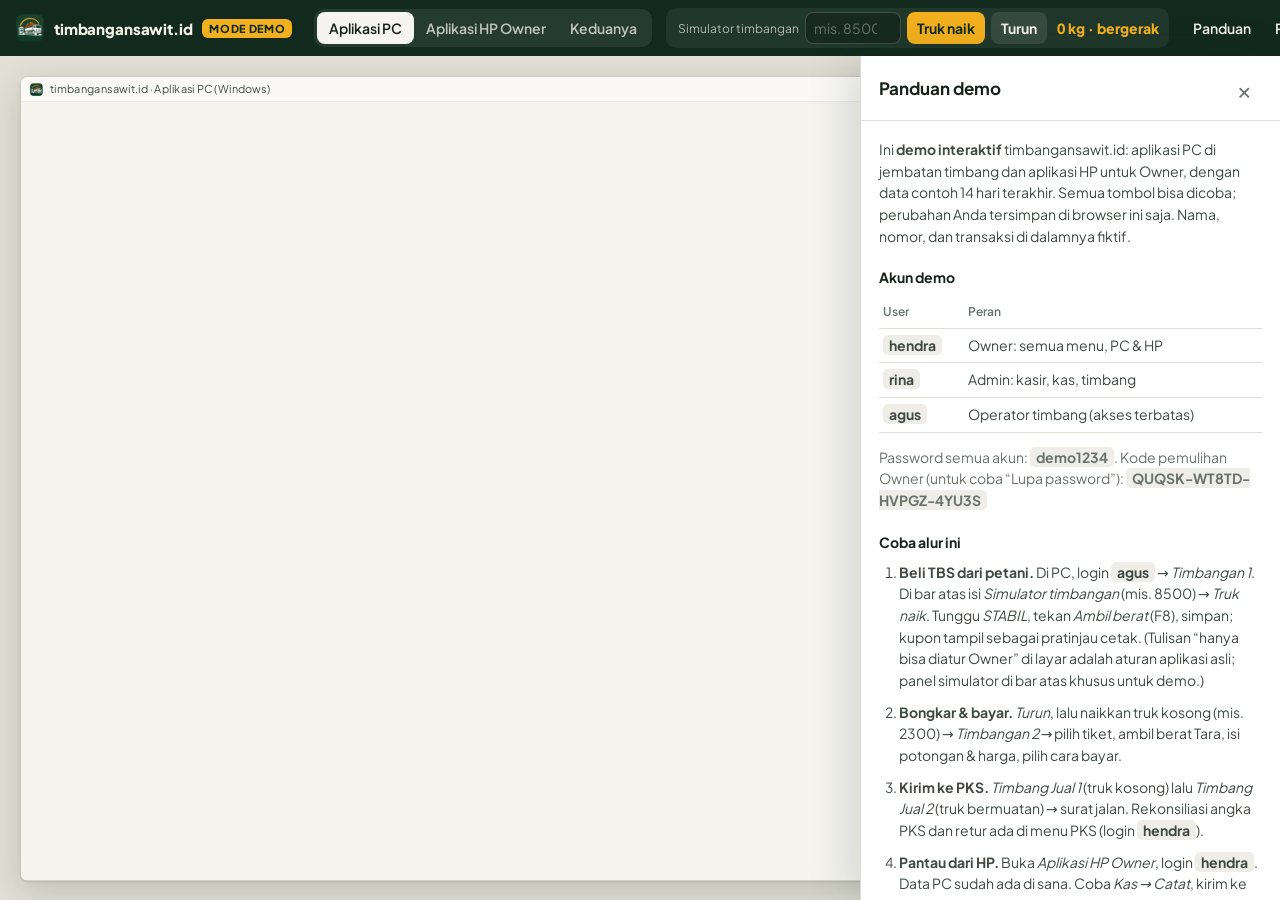
==== index.html @ afcfa5c9 "Demo timbangansawit.id 2026-10-27" ====
<!doctype html>
<html lang="id">
  <head>
    <meta charset="UTF-8" />
    <meta name="viewport" content="width=device-width, initial-scale=1, viewport-fit=cover" />
    <meta name="robots" content="noindex, nofollow" />
    <meta name="theme-color" content="#173f2d" />
    <meta name="description" content="Demo interaktif timbangansawit.id: aplikasi PC timbangan & aplikasi HP Owner, berjalan di browser dengan data contoh." />
    <link rel="icon" href="./favicon.ico" />
    <title>Demo timbangansawit.id</title>
    <script type="module" crossorigin src="./assets/index-DZPPAJcM.js"></script>
    <link rel="stylesheet" crossorigin href="./assets/index-BEqlwS1-.css">
  </head>
  <body>
    <header class="bar">
      <div class="brand">
        <img src="./logo-mark.png" alt="" width="28" height="28" />
        <span class="brand-name">timbangansawit.id</span>
        <span class="badge" title="Bukan sistem produksi. Data contoh, tersimpan hanya di browser ini."><span class="long">MODE </span>DEMO</span>
      </div>

      <div class="seg" role="tablist" aria-label="Tampilan">
        <button role="tab" data-view="pc"><span class="long">Aplikasi </span>PC</button>
        <button role="tab" data-view="hp"><span class="long">Aplikasi </span>HP Owner</button>
        <button role="tab" data-view="both" class="wide-only">Keduanya</button>
      </div>

      <form class="sim" id="sim" autocomplete="off" title="Pengganti indikator timbangan selama demo">
        <span class="sim-label">Simulator timbangan</span>
        <input id="simKg" type="number" inputmode="numeric" min="0" max="80000" step="10" placeholder="mis. 8500" aria-label="Berat truk (kg)" />
        <button type="submit" class="sim-btn">Truk naik</button>
        <button type="button" class="sim-btn ghost" id="simOff">Turun</button>
        <output id="simOut" class="sim-out" aria-live="polite">– kg</output>
      </form>

      <div class="actions">
        <button type="button" id="guideBtn" class="btn-ghost">Panduan</button>
        <button type="button" id="resetBtn" class="btn-ghost">Reset data</button>
      </div>
    </header>

    <main id="stage" class="stage">
      <div class="device pc" id="pcDev" hidden>
        <div class="titlebar">
          <img src="./logo-mark.png" alt="" width="14" height="14" />
          <span>timbangansawit.id · Aplikasi PC (Windows)</span>
          <span class="titlebar-ctl" aria-hidden="true"><i></i><i></i><i></i></span>
        </div>
        <iframe id="pcFrame" title="Aplikasi PC timbangansawit.id"></iframe>
      </div>
      <div class="device hp" id="hpDev" hidden>
        <iframe id="hpFrame" title="Aplikasi HP Owner timbangansawit.id"></iframe>
      </div>
      <p class="pc-note" id="pcNote" hidden>
        Aplikasi PC dirancang untuk layar komputer (1366×768). Buka demo ini di laptop/PC agar nyaman dicoba.
      </p>

      <div class="loading" id="loading">
        <img src="./logo-mark.png" alt="" width="56" height="56" />
        <h1>Menyiapkan demo…</h1>
        <p id="loadingMsg">Memuat aplikasi</p>
        <div class="bar-progress"><span></span></div>
        <p class="muted">Sekali saja di browser ini. Data contoh dibuat langsung di perangkat Anda.</p>
      </div>
    </main>

    <aside class="guide" id="guide" aria-label="Panduan demo" hidden>
      <div class="guide-head">
        <h2>Panduan demo</h2>
        <button type="button" class="icon-btn" id="guideClose" aria-label="Tutup panduan">×</button>
      </div>
      <div class="guide-body">
        <p>
          Ini <b>demo interaktif</b> timbangansawit.id: aplikasi PC di jembatan timbang dan aplikasi HP untuk Owner,
          dengan data contoh 14 hari terakhir. Semua tombol bisa dicoba; perubahan Anda tersimpan di browser ini saja.
          Nama, nomor, dan transaksi di dalamnya fiktif.
        </p>

        <h3>Akun demo</h3>
        <table class="accounts">
          <tr><th>User</th><th>Peran</th></tr>
          <tr><td><code>hendra</code></td><td>Owner: semua menu, PC &amp; HP</td></tr>
          <tr><td><code>rina</code></td><td>Admin: kasir, kas, timbang</td></tr>
          <tr><td><code>agus</code></td><td>Operator timbang (akses terbatas)</td></tr>
        </table>
        <p class="muted">Password semua akun: <code>demo1234</code>. Kode pemulihan Owner (untuk coba “Lupa password”): <code id="recoveryCode">–</code></p>

        <h3>Coba alur ini</h3>
        <ol class="steps">
          <li>
            <b>Beli TBS dari petani.</b> Di PC, login <code>agus</code> → <i>Timbangan 1</i>. Di bar atas isi
            <i>Simulator timbangan</i> (mis. 8500) → <i>Truk naik</i>. Tunggu <i>STABIL</i>, tekan <i>Ambil berat</i> (F8),
            simpan; kupon tampil sebagai pratinjau cetak. (Tulisan “hanya bisa diatur Owner” di layar adalah aturan
            aplikasi asli; panel simulator di bar atas khusus untuk demo.)
          </li>
          <li>
            <b>Bongkar &amp; bayar.</b> <i>Turun</i>, lalu naikkan truk kosong (mis. 2300) → <i>Timbangan 2</i> → pilih tiket,
            ambil berat Tara, isi potongan &amp; harga, pilih cara bayar.
          </li>
          <li>
            <b>Kirim ke PKS.</b> <i>Timbang Jual 1</i> (truk kosong) lalu <i>Timbang Jual 2</i> (truk bermuatan) → surat jalan.
            Rekonsiliasi angka PKS dan retur ada di menu PKS (login <code>hendra</code>).
          </li>
          <li>
            <b>Pantau dari HP.</b> Buka <i>Aplikasi HP Owner</i>, login <code>hendra</code>. Data PC sudah ada di sana.
            Coba <i>Kas → Catat</i>, kirim ke PC, lalu lihat catatannya muncul di menu Kas aplikasi PC.
          </li>
        </ol>

        <h3>Batasan demo</h3>
        <ul class="limits">
          <li>Timbangan memakai <b>simulator</b>. Indikator asli di lokasi diuji saat pemasangan.</li>
          <li>Cetak berupa <b>pratinjau di browser</b>. Di lokasi, dokumen keluar di printer continuous form.</li>
          <li>Di sini PC dan “VPS” ada di satu browser, jadi sinkron terasa instan. Aslinya PC tetap bekerja tanpa internet dan mengirim data tiap ±15 detik saat online.</li>
          <li>Data tersimpan di <b>browser ini saja</b>. Orang lain yang membuka link ini melihat data contohnya sendiri.</li>
          <li>Ini bukan sistem produksi. Jangan masukkan data asli.</li>
        </ul>
        <p class="muted" id="seededInfo"></p>
        <button type="button" class="btn" id="guideReset">Reset data demo</button>
      </div>
    </aside>

    <div class="modal" id="printModal" hidden>
      <div class="modal-card print-card" role="dialog" aria-modal="true" aria-labelledby="printTitle">
        <div class="modal-head">
          <div>
            <h2 id="printTitle">Pratinjau cetak</h2>
            <p class="muted">Mode demo: di lokasi, dokumen ini langsung keluar di printer.</p>
          </div>
          <button type="button" class="icon-btn" id="printClose" aria-label="Tutup">×</button>
        </div>
        <div class="paper-wrap" id="paperWrap"><iframe id="paper" title="Dokumen cetak" sandbox="allow-same-origin allow-modals"></iframe></div>
        <div class="modal-actions">
          <button type="button" class="btn" id="printBrowser">Cetak lewat browser</button>
          <button type="button" class="btn primary" id="printDone">Tutup</button>
        </div>
      </div>
    </div>

    <div class="modal" id="confirmModal" hidden>
      <div class="modal-card small" role="alertdialog" aria-modal="true" aria-labelledby="confirmTitle">
        <h2 id="confirmTitle">Reset data demo?</h2>
        <p>Semua perubahan Anda di demo ini dihapus dan data contoh 14 hari dibuat ulang (tanggal mengikuti hari ini).</p>
        <div class="modal-actions">
          <button type="button" class="btn" id="confirmNo">Batal</button>
          <button type="button" class="btn danger" id="confirmYes">Reset data</button>
        </div>
      </div>
    </div>

    <div class="toast" id="toast" role="status" hidden></div>
  </body>
</html>
---- assets/index-BEqlwS1-.css ----
@font-face{font-family:Plus Jakarta Sans;font-style:normal;font-display:swap;font-weight:400;src:url([data-uri]) format("woff2"),url([data-uri]) format("woff");unicode-range:U+0460-052F,U+1C80-1C8A,U+20B4,U+2DE0-2DFF,U+A640-A69F,U+FE2E-FE2F}@font-face{font-family:Plus Jakarta Sans;font-style:normal;font-display:swap;font-weight:400;src:url(./plus-jakarta-sans-vietnamese-400-normal-Cg2kxhWu.woff2) format("woff2"),url(./plus-jakarta-sans-vietnamese-400-normal-B8TCSmUq.woff) format("woff");unicode-range:U+0102-0103,U+0110-0111,U+0128-0129,U+0168-0169,U+01A0-01A1,U+01AF-01B0,U+0300-0301,U+0303-0304,U+0308-0309,U+0323,U+0329,U+1EA0-1EF9,U+20AB}@font-face{font-family:Plus Jakarta Sans;font-style:normal;font-display:swap;font-weight:400;src:url(./plus-jakarta-sans-latin-ext-400-normal-D127hM_v.woff2) format("woff2"),url(./plus-jakarta-sans-latin-ext-400-normal-2ppkqaOR.woff) format("woff");unicode-range:U+0100-02BA,U+02BD-02C5,U+02C7-02CC,U+02CE-02D7,U+02DD-02FF,U+0304,U+0308,U+0329,U+1D00-1DBF,U+1E00-1E9F,U+1EF2-1EFF,U+2020,U+20A0-20AB,U+20AD-20C0,U+2113,U+2C60-2C7F,U+A720-A7FF}@font-face{font-family:Plus Jakarta Sans;font-style:normal;font-display:swap;font-weight:400;src:url(./plus-jakarta-sans-latin-400-normal-Dhut76fR.woff2) format("woff2"),url(./plus-jakarta-sans-latin-400-normal-BDKaGhyp.woff) format("woff");unicode-range:U+0000-00FF,U+0131,U+0152-0153,U+02BB-02BC,U+02C6,U+02DA,U+02DC,U+0304,U+0308,U+0329,U+2000-206F,U+20AC,U+2122,U+2191,U+2193,U+2212,U+2215,U+FEFF,U+FFFD}@font-face{font-family:Plus Jakarta Sans;font-style:normal;font-display:swap;font-weight:600;src:url([data-uri]) format("woff2"),url([data-uri]) format("woff");unicode-range:U+0460-052F,U+1C80-1C8A,U+20B4,U+2DE0-2DFF,U+A640-A69F,U+FE2E-FE2F}@font-face{font-family:Plus Jakarta Sans;font-style:normal;font-display:swap;font-weight:600;src:url(./plus-jakarta-sans-vietnamese-600-normal-Y4VTTRme.woff2) format("woff2"),url(./plus-jakarta-sans-vietnamese-600-normal-5YsyKbU1.woff) format("woff");unicode-range:U+0102-0103,U+0110-0111,U+0128-0129,U+0168-0169,U+01A0-01A1,U+01AF-01B0,U+0300-0301,U+0303-0304,U+0308-0309,U+0323,U+0329,U+1EA0-1EF9,U+20AB}@font-face{font-family:Plus Jakarta Sans;font-style:normal;font-display:swap;font-weight:600;src:url(./plus-jakarta-sans-latin-ext-600-normal-DQgPU_Cg.woff2) format("woff2"),url(./plus-jakarta-sans-latin-ext-600-normal-B0WRRYJ1.woff) format("woff");unicode-range:U+0100-02BA,U+02BD-02C5,U+02C7-02CC,U+02CE-02D7,U+02DD-02FF,U+0304,U+0308,U+0329,U+1D00-1DBF,U+1E00-1E9F,U+1EF2-1EFF,U+2020,U+20A0-20AB,U+20AD-20C0,U+2113,U+2C60-2C7F,U+A720-A7FF}@font-face{font-family:Plus Jakarta Sans;font-style:normal;font-display:swap;font-weight:600;src:url(./plus-jakarta-sans-latin-600-normal-DLTa1BUW.woff2) format("woff2"),url(./plus-jakarta-sans-latin-600-normal-BR_Ojra4.woff) format("woff");unicode-range:U+0000-00FF,U+0131,U+0152-0153,U+02BB-02BC,U+02C6,U+02DA,U+02DC,U+0304,U+0308,U+0329,U+2000-206F,U+20AC,U+2122,U+2191,U+2193,U+2212,U+2215,U+FEFF,U+FFFD}@font-face{font-family:Plus Jakarta Sans;font-style:normal;font-display:swap;font-weight:700;src:url([data-uri]) format("woff2"),url([data-uri]) format("woff");unicode-range:U+0460-052F,U+1C80-1C8A,U+20B4,U+2DE0-2DFF,U+A640-A69F,U+FE2E-FE2F}@font-face{font-family:Plus Jakarta Sans;font-style:normal;font-display:swap;font-weight:700;src:url(./plus-jakarta-sans-vietnamese-700-normal-CV6qDkkj.woff2) format("woff2"),url(./plus-jakarta-sans-vietnamese-700-normal-BCh_uG_5.woff) format("woff");unicode-range:U+0102-0103,U+0110-0111,U+0128-0129,U+0168-0169,U+01A0-01A1,U+01AF-01B0,U+0300-0301,U+0303-0304,U+0308-0309,U+0323,U+0329,U+1EA0-1EF9,U+20AB}@font-face{font-family:Plus Jakarta Sans;font-style:normal;font-display:swap;font-weight:700;src:url(./plus-jakarta-sans-latin-ext-700-normal-BajbvANd.woff2) format("woff2"),url(./plus-jakarta-sans-latin-ext-700-normal-8-d-IyIQ.woff) format("woff");unicode-range:U+0100-02BA,U+02BD-02C5,U+02C7-02CC,U+02CE-02D7,U+02DD-02FF,U+0304,U+0308,U+0329,U+1D00-1DBF,U+1E00-1E9F,U+1EF2-1EFF,U+2020,U+20A0-20AB,U+20AD-20C0,U+2113,U+2C60-2C7F,U+A720-A7FF}@font-face{font-family:Plus Jakarta Sans;font-style:normal;font-display:swap;font-weight:700;src:url(./plus-jakarta-sans-latin-700-normal-CfpNZvy6.woff2) format("woff2"),url(./plus-jakarta-sans-latin-700-normal-DqEcQeE5.woff) format("woff");unicode-range:U+0000-00FF,U+0131,U+0152-0153,U+02BB-02BC,U+02C6,U+02DA,U+02DC,U+0304,U+0308,U+0329,U+2000-206F,U+20AC,U+2122,U+2191,U+2193,U+2212,U+2215,U+FEFF,U+FFFD}@font-face{font-family:Plus Jakarta Sans;font-style:normal;font-display:swap;font-weight:800;src:url([data-uri]) format("woff2"),url([data-uri]) format("woff");unicode-range:U+0460-052F,U+1C80-1C8A,U+20B4,U+2DE0-2DFF,U+A640-A69F,U+FE2E-FE2F}@font-face{font-family:Plus Jakarta Sans;font-style:normal;font-display:swap;font-weight:800;src:url(./plus-jakarta-sans-vietnamese-800-normal-CxbopLd3.woff2) format("woff2"),url(./plus-jakarta-sans-vietnamese-800-normal-BkoGl_sr.woff) format("woff");unicode-range:U+0102-0103,U+0110-0111,U+0128-0129,U+0168-0169,U+01A0-01A1,U+01AF-01B0,U+0300-0301,U+0303-0304,U+0308-0309,U+0323,U+0329,U+1EA0-1EF9,U+20AB}@font-face{font-family:Plus Jakarta Sans;font-style:normal;font-display:swap;font-weight:800;src:url(./plus-jakarta-sans-latin-ext-800-normal-B6BjB2Ju.woff2) format("woff2"),url(./plus-jakarta-sans-latin-ext-800-normal-BPkb-LBK.woff) format("woff");unicode-range:U+0100-02BA,U+02BD-02C5,U+02C7-02CC,U+02CE-02D7,U+02DD-02FF,U+0304,U+0308,U+0329,U+1D00-1DBF,U+1E00-1E9F,U+1EF2-1EFF,U+2020,U+20A0-20AB,U+20AD-20C0,U+2113,U+2C60-2C7F,U+A720-A7FF}@font-face{font-family:Plus Jakarta Sans;font-style:normal;font-display:swap;font-weight:800;src:url(./plus-jakarta-sans-latin-800-normal-CusIZhrK.woff2) format("woff2"),url(./plus-jakarta-sans-latin-800-normal-BRNHt2w0.woff) format("woff");unicode-range:U+0000-00FF,U+0131,U+0152-0153,U+02BB-02BC,U+02C6,U+02DA,U+02DC,U+0304,U+0308,U+0329,U+2000-206F,U+20AC,U+2122,U+2191,U+2193,U+2212,U+2215,U+FEFF,U+FFFD}:root{--paper: #f5f4ef;--surface: #ffffff;--sunken: #efede7;--rule: #e0ded7;--ink: #16211b;--ink-2: #3f4a43;--ink-3: #69726c;--forest: #173f2d;--forest-deep: #122a1e;--action: #1d4b34;--sun: #f2b01e;--neg: #b42318;--stage: #e3e0d7;--bar-h: 56px;color-scheme:light;font-family:Plus Jakarta Sans,Segoe UI,system-ui,sans-serif;font-size:14px;color:var(--ink)}*{box-sizing:border-box}html,body{margin:0;height:100%;overflow:hidden;background:var(--stage)}[hidden]{display:none!important}button,input{font:inherit}button{cursor:pointer}code{font-family:inherit;font-weight:700;background:var(--sunken);border-radius:5px;padding:1px 6px}.muted{color:var(--ink-3)}.bar{height:var(--bar-h);display:flex;align-items:center;gap:14px;padding:0 16px;background:var(--forest-deep);color:#f5f1e6;position:relative;z-index:5}.brand{display:flex;align-items:center;gap:10px;white-space:nowrap}.brand img{border-radius:6px}.brand-name{font-weight:800;font-size:15px;letter-spacing:-.01em}.badge{background:var(--sun);color:var(--forest-deep);font-weight:800;font-size:11px;letter-spacing:.06em;border-radius:6px;padding:3px 7px}.seg{display:flex;background:#ffffff14;border-radius:10px;padding:3px;margin-left:8px}.seg button{border:0;background:transparent;color:#f5f1e6bf;font-weight:600;padding:7px 12px;border-radius:8px;white-space:nowrap}.seg button:hover{color:#fff}.seg button[aria-selected=true]{background:var(--paper);color:var(--ink)}.sim{display:flex;align-items:center;gap:6px;margin-left:auto;padding:4px 4px 4px 12px;border-radius:10px;background:#ffffff0f}.sim-label{font-size:12px;color:#f5f1e6b3;white-space:nowrap}.sim input{width:96px;height:32px;border-radius:8px;border:1px solid rgba(255,255,255,.18);background:#00000040;color:#fff;padding:0 8px;font-weight:700;text-align:right}.sim input::placeholder{color:#ffffff59;font-weight:500}.sim-btn{height:32px;border:0;border-radius:8px;padding:0 10px;font-weight:700;background:var(--sun);color:var(--forest-deep);white-space:nowrap}.sim-btn.ghost{background:#ffffff1a;color:#f5f1e6}.sim-out{min-width:112px;text-align:right;font-weight:800;font-variant-numeric:tabular-nums;color:#a6f0b4;padding-right:6px;white-space:nowrap}.sim-out.moving{color:var(--sun)}.sim-out.off{color:#f5f1e673}.actions{display:flex;gap:4px}.sim[hidden]+.actions{margin-left:auto}.btn-ghost{border:0;background:transparent;color:#f5f1e6;font-weight:600;padding:8px 10px;border-radius:8px;white-space:nowrap}.btn-ghost:hover{background:#ffffff1a}.stage{position:relative;height:calc(100% - var(--bar-h));overflow:hidden}.device{position:absolute;top:0;left:0;transform-origin:0 0;background:var(--paper);box-shadow:0 1px 2px #122a1e1f,0 12px 40px #122a1e2e}.device iframe{display:block;border:0;background:var(--paper)}.device.pc{border-radius:8px;overflow:hidden;border:1px solid #c9c5ba}.titlebar{height:28px;display:flex;align-items:center;gap:8px;padding:0 10px;font-size:12px;color:var(--ink-2);background:#faf9f6;border-bottom:1px solid var(--rule)}.titlebar-ctl{margin-left:auto;display:flex;gap:16px;padding-right:4px}.titlebar-ctl i{width:10px;height:10px;border:1.5px solid #8b928d;border-radius:2px}.device.hp{border-radius:46px;padding:12px;background:#101814}.device.hp iframe{border-radius:34px}.device.hp.bare{border-radius:0;padding:0;box-shadow:none}.device.hp.bare iframe{border-radius:0}.pc-note{position:absolute;left:16px;right:16px;bottom:16px;margin:0;padding:12px 14px;background:var(--surface);border-radius:10px;color:var(--ink-2);box-shadow:0 6px 20px #122a1e26}.loading{position:absolute;inset:0;display:flex;flex-direction:column;align-items:center;justify-content:center;text-align:center;padding:24px;background:var(--paper);z-index:3}.loading h1{font-size:22px;margin:18px 0 6px}.loading p{margin:4px 0;max-width:420px}.loading .muted{margin-top:18px;font-size:13px}.loading.error h1{color:var(--neg)}.bar-progress{width:220px;height:4px;border-radius:4px;background:var(--sunken);overflow:hidden;margin-top:14px}.bar-progress span{display:block;width:40%;height:100%;background:var(--action);border-radius:4px;animation:slide 1.2s ease-in-out infinite}.loading.error .bar-progress{display:none}@keyframes slide{0%{transform:translate(-100%)}to{transform:translate(260%)}}.guide{position:fixed;top:var(--bar-h);right:0;bottom:0;width:min(420px,100%);background:var(--surface);border-left:1px solid var(--rule);box-shadow:-12px 0 40px #122a1e24;z-index:6;display:flex;flex-direction:column}.guide-head{display:flex;align-items:center;justify-content:space-between;padding:14px 18px;border-bottom:1px solid var(--rule)}.guide-head h2,.modal-head h2,.modal-card h2{margin:0;font-size:17px}.guide-body{overflow:auto;padding:4px 18px 24px;line-height:1.55;color:var(--ink-2)}.guide-body h3{color:var(--ink);font-size:14px;margin:20px 0 8px}.accounts{width:100%;border-collapse:collapse}.accounts th,.accounts td{text-align:left;padding:6px 4px;border-bottom:1px solid var(--rule);vertical-align:top}.accounts th{font-size:12px;color:var(--ink-3);font-weight:600}.steps,.limits{padding-left:20px;margin:0}.steps li,.limits li{margin-bottom:10px}.icon-btn{border:0;background:transparent;font-size:24px;line-height:1;width:36px;height:36px;border-radius:8px;color:var(--ink-3)}.icon-btn:hover{background:var(--sunken)}.modal{position:fixed;inset:0;background:#122a1e73;display:flex;align-items:center;justify-content:center;padding:16px;z-index:10}.modal-card{background:var(--surface);border-radius:14px;padding:18px;max-width:100%;max-height:100%;display:flex;flex-direction:column;box-shadow:0 20px 60px #122a1e4d}.modal-card.small{width:420px}.modal-card p{color:var(--ink-2);line-height:1.5}.print-card{width:980px}.modal-head{display:flex;justify-content:space-between;align-items:flex-start;gap:12px;margin-bottom:12px}.modal-head p{margin:4px 0 0;font-size:13px}.paper-wrap{flex:1;min-height:0;overflow:auto;background:var(--sunken);border-radius:10px;padding:16px;display:flex;justify-content:center}.paper-wrap iframe{border:0;background:#fff;box-shadow:0 2px 10px #122a1e26;flex:none;transform-origin:0 0}.modal-actions{display:flex;justify-content:flex-end;gap:8px;margin-top:14px}.btn{height:38px;padding:0 14px;border-radius:10px;border:1px solid var(--rule);background:var(--surface);color:var(--ink);font-weight:700}.btn:hover{background:var(--sunken)}.btn.primary{background:var(--action);border-color:var(--action);color:#fff}.btn.danger{background:var(--neg);border-color:var(--neg);color:#fff}.toast{position:fixed;left:50%;bottom:20px;transform:translate(-50%);background:var(--forest-deep);color:#f5f1e6;padding:10px 16px;border-radius:10px;z-index:11;max-width:calc(100% - 32px);box-shadow:0 10px 30px #122a1e4d}@media(max-width:1240px){.sim-label{display:none}}@media(max-width:1080px){.brand-name{display:none}}@media(max-width:760px){:root{--bar-h: 52px}.bar{gap:8px;padding:0 10px}.badge{font-size:10px}.long{display:none}.seg{margin-left:0}.seg button{padding:6px 8px;font-size:12.5px}.wide-only,.sim{display:none!important}.actions{margin-left:auto}#resetBtn{display:none}}
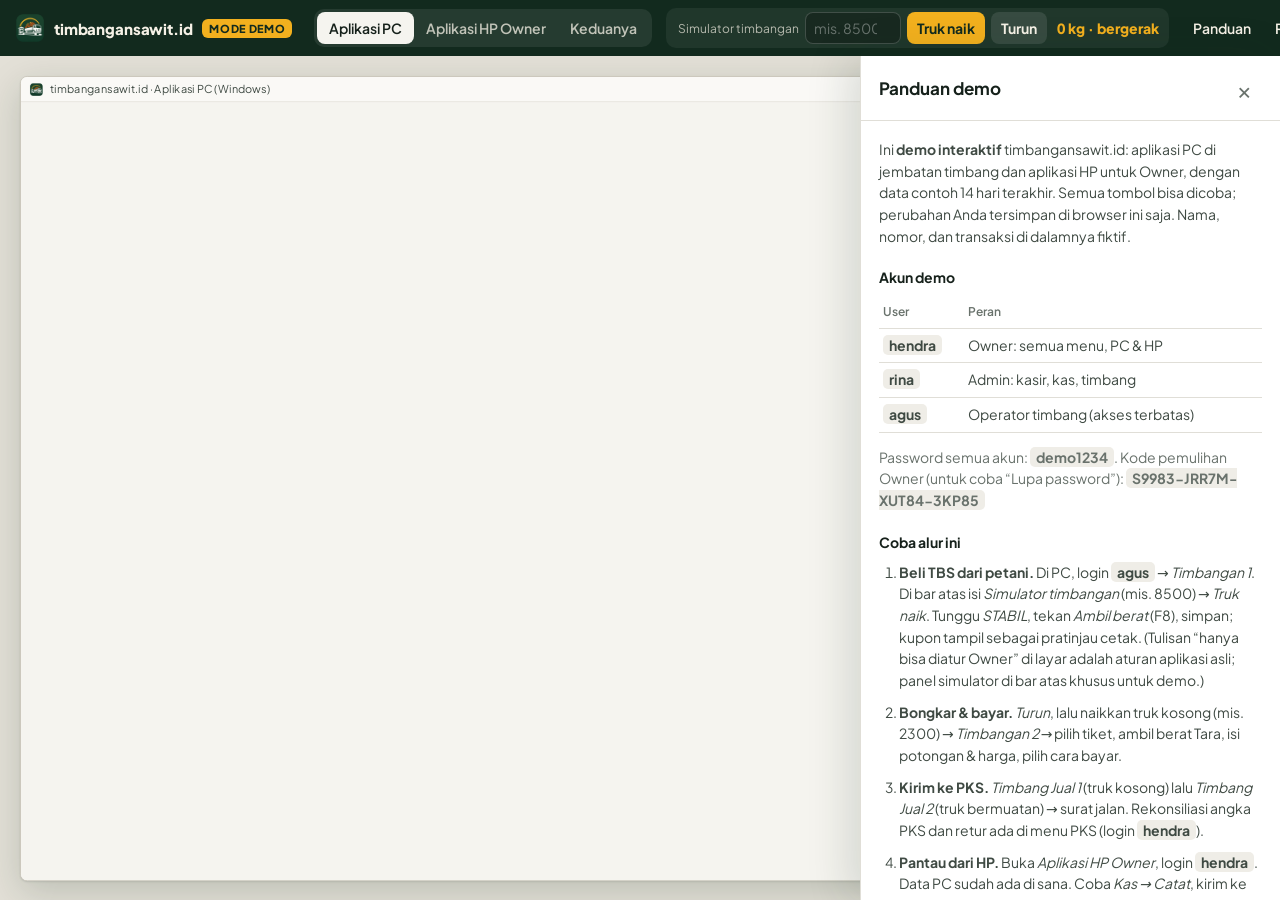
==== commit b86e3559: "Demo: berat persis per 1 kg, isian desimal ditandai" ====
--- a/index.html
+++ b/index.html
@@ -8,7 +8,7 @@
     <meta name="description" content="Demo interaktif timbangansawit.id: aplikasi PC timbangan & aplikasi HP Owner, berjalan di browser dengan data contoh." />
     <link rel="icon" href="./favicon.ico" />
     <title>Demo timbangansawit.id</title>
-    <script type="module" crossorigin src="./assets/index-DZPPAJcM.js"></script>
+    <script type="module" crossorigin src="./assets/index-BWqUbWCc.js"></script>
     <link rel="stylesheet" crossorigin href="./assets/index-BEqlwS1-.css">
   </head>
   <body>
@@ -25,9 +25,9 @@
         <button role="tab" data-view="both" class="wide-only">Keduanya</button>
       </div>
 
-      <form class="sim" id="sim" autocomplete="off" title="Pengganti indikator timbangan selama demo">
+      <form class="sim" id="sim" autocomplete="off" novalidate title="Pengganti indikator timbangan selama demo">
         <span class="sim-label">Simulator timbangan</span>
-        <input id="simKg" type="number" inputmode="numeric" min="0" max="80000" step="10" placeholder="mis. 8500" aria-label="Berat truk (kg)" />
+        <input id="simKg" type="number" inputmode="numeric" min="0" max="80000" step="1" placeholder="mis. 8500" aria-label="Berat truk (kg)" />
         <button type="submit" class="sim-btn">Truk naik</button>
         <button type="button" class="sim-btn ghost" id="simOff">Turun</button>
         <output id="simOut" class="sim-out" aria-live="polite">– kg</output>
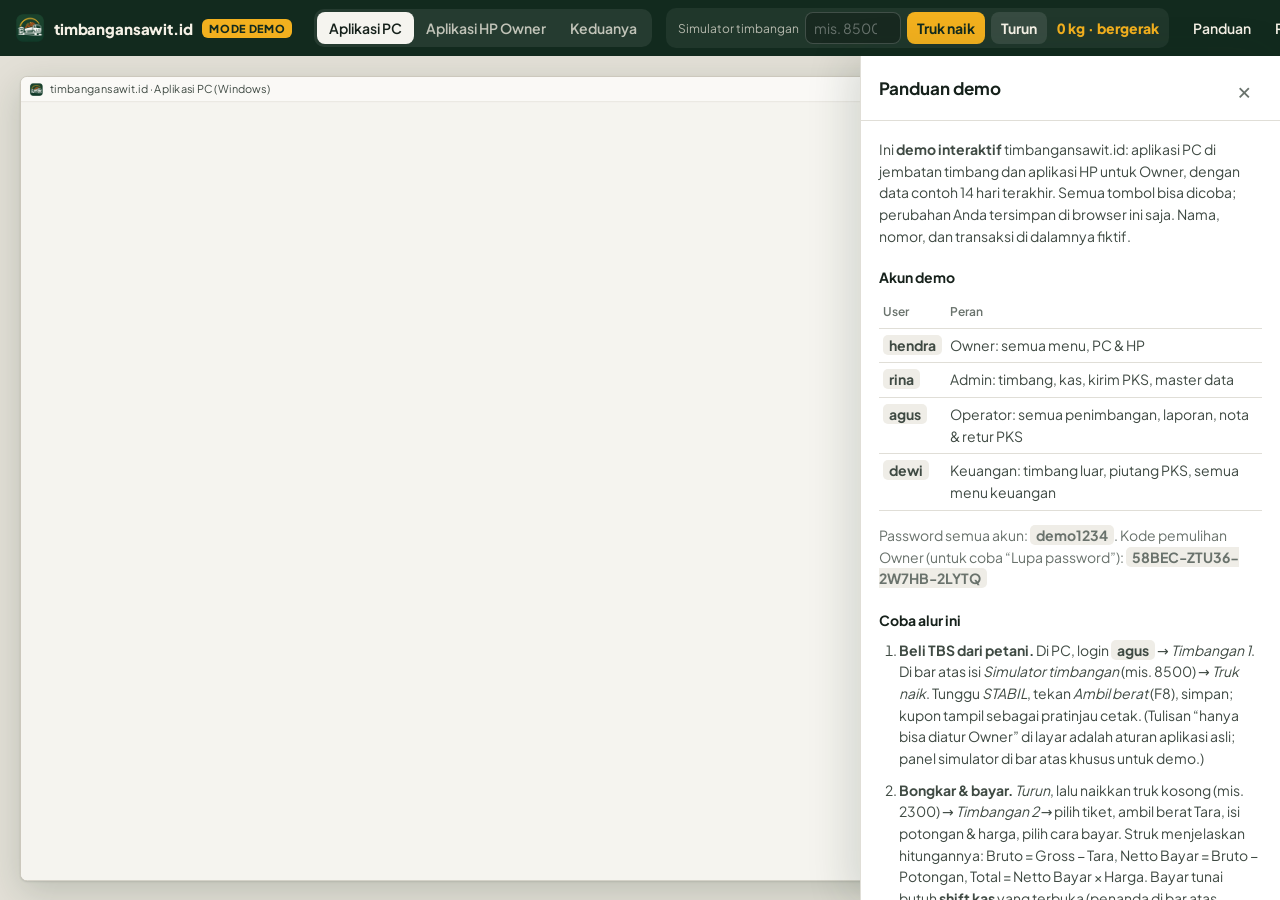
==== commit f2c36511: "Perbarui demo: shift kas & serah terima, koreksi/hapus Owner, struk baru (23b7c6b)" ====
--- a/index.html
+++ b/index.html
@@ -8,7 +8,7 @@
     <meta name="description" content="Demo interaktif timbangansawit.id: aplikasi PC timbangan & aplikasi HP Owner, berjalan di browser dengan data contoh." />
     <link rel="icon" href="./favicon.ico" />
     <title>Demo timbangansawit.id</title>
-    <script type="module" crossorigin src="./assets/index-BWqUbWCc.js"></script>
+    <script type="module" crossorigin src="./assets/index-frQzm2de.js"></script>
     <link rel="stylesheet" crossorigin href="./assets/index-BEqlwS1-.css">
   </head>
   <body>
@@ -80,8 +80,9 @@
         <table class="accounts">
           <tr><th>User</th><th>Peran</th></tr>
           <tr><td><code>hendra</code></td><td>Owner: semua menu, PC &amp; HP</td></tr>
-          <tr><td><code>rina</code></td><td>Admin: kasir, kas, timbang</td></tr>
-          <tr><td><code>agus</code></td><td>Operator timbang (akses terbatas)</td></tr>
+          <tr><td><code>rina</code></td><td>Admin: timbang, kas, kirim PKS, master data</td></tr>
+          <tr><td><code>agus</code></td><td>Operator: semua penimbangan, laporan, nota &amp; retur PKS</td></tr>
+          <tr><td><code>dewi</code></td><td>Keuangan: timbang luar, piutang PKS, semua menu keuangan</td></tr>
         </table>
         <p class="muted">Password semua akun: <code>demo1234</code>. Kode pemulihan Owner (untuk coba “Lupa password”): <code id="recoveryCode">–</code></p>
 
@@ -95,11 +96,23 @@
           </li>
           <li>
             <b>Bongkar &amp; bayar.</b> <i>Turun</i>, lalu naikkan truk kosong (mis. 2300) → <i>Timbangan 2</i> → pilih tiket,
-            ambil berat Tara, isi potongan &amp; harga, pilih cara bayar.
+            ambil berat Tara, isi potongan &amp; harga, pilih cara bayar. Struk menjelaskan hitungannya:
+            Bruto = Gross − Tara, Netto Bayar = Bruto − Potongan, Total = Netto Bayar × Harga.
+            Bayar tunai butuh <b>shift kas</b> yang terbuka (penanda di bar atas aplikasi).
           </li>
           <li>
             <b>Kirim ke PKS.</b> <i>Timbang Jual 1</i> (truk kosong) lalu <i>Timbang Jual 2</i> (truk bermuatan) → surat jalan.
-            Rekonsiliasi angka PKS dan retur ada di menu PKS (login <code>hendra</code>).
+            Saat nota PKS datang: <i>Kirim PKS → Input nota PKS</i> (Bruto &amp; Netto PKS); selisih perjalanan dihitung otomatis.
+          </li>
+          <li>
+            <b>Serah terima kas.</b> Login <code>rina</code> → <i>Pembukuan Kas → Tutup shift</i> (hitung uang di laci).
+            Lalu login <code>dewi</code> → <i>Buka shift</i> dan masukkan uang yang diterima. Bila kurang, Owner
+            memutuskan di HP (<i>Kas</i>) atau PC: jadi hutang admin sebelumnya, atau ditanggung RAMP.
+          </li>
+          <li>
+            <b>Koreksi &amp; hapus (Owner).</b> Login <code>hendra</code> → <i>Transaksi</i> → klik tiket → <i>Koreksi</i>:
+            ubah berat/harga dan lihat dampaknya ke stok &amp; kas sebelum menyimpan. <i>Hapus</i> menyembunyikan tiket dari
+            laporan; jejaknya ada di <i>Audit Log</i>.
           </li>
           <li>
             <b>Pantau dari HP.</b> Buka <i>Aplikasi HP Owner</i>, login <code>hendra</code>. Data PC sudah ada di sana.
@@ -110,7 +123,7 @@
         <h3>Batasan demo</h3>
         <ul class="limits">
           <li>Timbangan memakai <b>simulator</b>. Indikator asli di lokasi diuji saat pemasangan.</li>
-          <li>Cetak berupa <b>pratinjau di browser</b>. Di lokasi, dokumen keluar di printer continuous form.</li>
+          <li>Cetak berupa <b>pratinjau di browser</b>. Di lokasi, dokumen keluar di printer dot-matrix, kertas continuous form 9,5″ × 11″.</li>
           <li>Di sini PC dan “VPS” ada di satu browser, jadi sinkron terasa instan. Aslinya PC tetap bekerja tanpa internet dan mengirim data tiap ±15 detik saat online.</li>
           <li>Data tersimpan di <b>browser ini saja</b>. Orang lain yang membuka link ini melihat data contohnya sendiri.</li>
           <li>Ini bukan sistem produksi. Jangan masukkan data asli.</li>
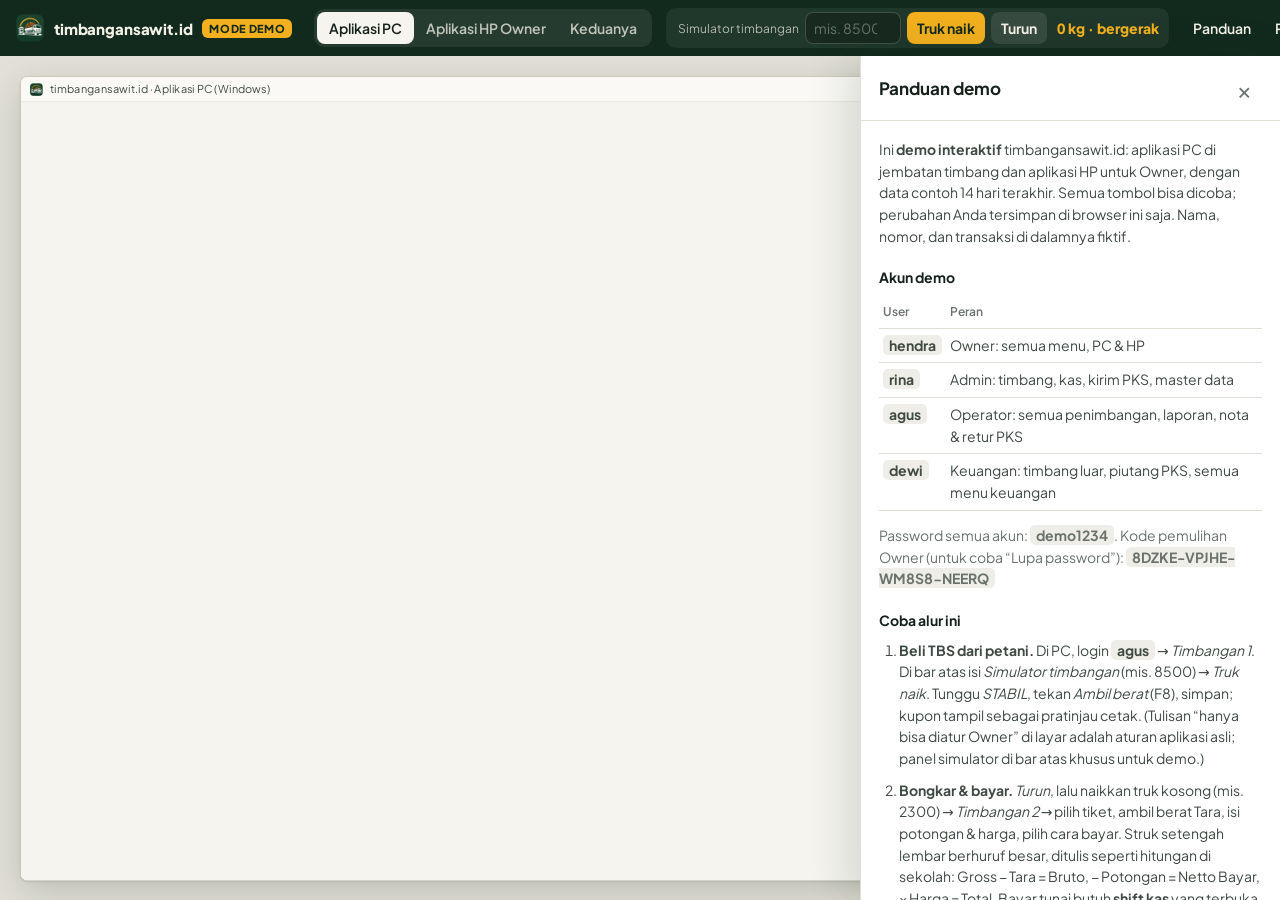
==== commit 6e854e0b: "Struk & kupon setengah lembar berhuruf besar (849d139)" ====
--- a/index.html
+++ b/index.html
@@ -8,7 +8,7 @@
     <meta name="description" content="Demo interaktif timbangansawit.id: aplikasi PC timbangan & aplikasi HP Owner, berjalan di browser dengan data contoh." />
     <link rel="icon" href="./favicon.ico" />
     <title>Demo timbangansawit.id</title>
-    <script type="module" crossorigin src="./assets/index-frQzm2de.js"></script>
+    <script type="module" crossorigin src="./assets/index-C4xjdt_W.js"></script>
     <link rel="stylesheet" crossorigin href="./assets/index-BEqlwS1-.css">
   </head>
   <body>
@@ -96,8 +96,8 @@
           </li>
           <li>
             <b>Bongkar &amp; bayar.</b> <i>Turun</i>, lalu naikkan truk kosong (mis. 2300) → <i>Timbangan 2</i> → pilih tiket,
-            ambil berat Tara, isi potongan &amp; harga, pilih cara bayar. Struk menjelaskan hitungannya:
-            Bruto = Gross − Tara, Netto Bayar = Bruto − Potongan, Total = Netto Bayar × Harga.
+            ambil berat Tara, isi potongan &amp; harga, pilih cara bayar. Struk setengah lembar berhuruf besar,
+            ditulis seperti hitungan di sekolah: Gross − Tara = Bruto, − Potongan = Netto Bayar, × Harga = Total.
             Bayar tunai butuh <b>shift kas</b> yang terbuka (penanda di bar atas aplikasi).
           </li>
           <li>
@@ -123,7 +123,7 @@
         <h3>Batasan demo</h3>
         <ul class="limits">
           <li>Timbangan memakai <b>simulator</b>. Indikator asli di lokasi diuji saat pemasangan.</li>
-          <li>Cetak berupa <b>pratinjau di browser</b>. Di lokasi, dokumen keluar di printer dot-matrix, kertas continuous form 9,5″ × 11″.</li>
+          <li>Cetak berupa <b>pratinjau di browser</b>. Di lokasi, dokumen keluar di printer dot-matrix, kertas continuous form setengah lembar (9,5″ × 5,5″).</li>
           <li>Di sini PC dan “VPS” ada di satu browser, jadi sinkron terasa instan. Aslinya PC tetap bekerja tanpa internet dan mengirim data tiap ±15 detik saat online.</li>
           <li>Data tersimpan di <b>browser ini saja</b>. Orang lain yang membuka link ini melihat data contohnya sendiri.</li>
           <li>Ini bukan sistem produksi. Jangan masukkan data asli.</li>
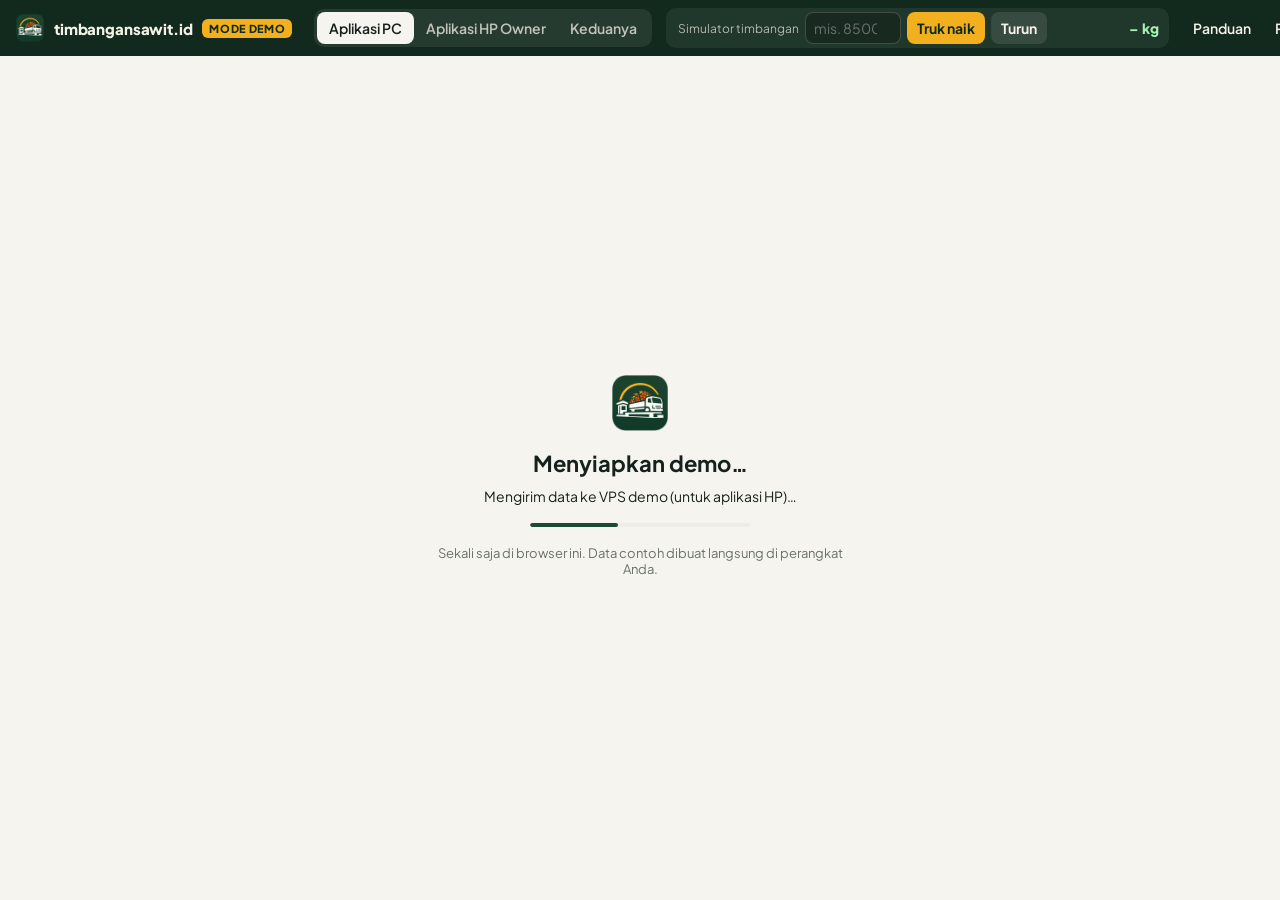
==== commit ed01cad7: "Demo $(date +%F): Stok Opname Reworks" ====
--- a/index.html
+++ b/index.html
@@ -8,7 +8,7 @@
     <meta name="description" content="Demo interaktif timbangansawit.id: aplikasi PC timbangan & aplikasi HP Owner, berjalan di browser dengan data contoh." />
     <link rel="icon" href="./favicon.ico" />
     <title>Demo timbangansawit.id</title>
-    <script type="module" crossorigin src="./assets/index-C4xjdt_W.js"></script>
+    <script type="module" crossorigin src="./assets/index-DJWQ2Nvg.js"></script>
     <link rel="stylesheet" crossorigin href="./assets/index-BEqlwS1-.css">
   </head>
   <body>
@@ -79,11 +79,17 @@
         <h3>Akun demo</h3>
         <table class="accounts">
           <tr><th>User</th><th>Peran</th></tr>
-          <tr><td><code>hendra</code></td><td>Owner: semua menu, PC &amp; HP</td></tr>
-          <tr><td><code>rina</code></td><td>Admin: timbang, kas, kirim PKS, master data</td></tr>
-          <tr><td><code>agus</code></td><td>Operator: semua penimbangan, laporan, nota &amp; retur PKS</td></tr>
-          <tr><td><code>dewi</code></td><td>Keuangan: timbang luar, piutang PKS, semua menu keuangan</td></tr>
+          <tr><td><code>hendra</code></td><td>Owner: semua menu, PC &amp; HP (satu-satunya yang melihat Dashboard &amp; stok)</td></tr>
+          <tr><td><code>agus</code></td><td>Operator: semua penimbangan, riwayat transaksi, nota &amp; retur PKS</td></tr>
+          <tr><td><code>dewi</code></td><td>Kasir: timbang jual &amp; timbang luar, nota PKS, kas tunai &amp; semua menu keuangan</td></tr>
+          <tr><td><code>rina</code></td><td>Admin: gabungan Operator + Kasir, ditambah master data</td></tr>
+          <tr><td><code>sari</code></td><td>Keuangan: tanpa penimbangan; kartu ringkasan Transaksi, Pembukuan Kas lengkap (transfer &amp; rekap per kategori), semua menu keuangan &amp; master data</td></tr>
         </table>
+        <p class="muted">Akun pegawai tidak melihat Dashboard, angka stok, riwayat shift kas, kartu angka &amp; riwayat
+          Kirim PKS, maupun harga jual &amp; piutang PKS. Kartu ringkasan Transaksi dan kas transfer hanya untuk
+          Keuangan (<code>sari</code>); akun lain melihat Pembukuan Kas tunai saja. Pembayaran PKS tidak tampil ke
+          pegawai: yang diterima tunai hanya tampil sebagai nominal “Kas masuk dari Owner”, yang lewat transfer tidak
+          tampil sama sekali.</p>
         <p class="muted">Password semua akun: <code>demo1234</code>. Kode pemulihan Owner (untuk coba “Lupa password”): <code id="recoveryCode">–</code></p>
 
         <h3>Coba alur ini</h3>
@@ -91,28 +97,36 @@
           <li>
             <b>Beli TBS dari petani.</b> Di PC, login <code>agus</code> → <i>Timbangan 1</i>. Di bar atas isi
             <i>Simulator timbangan</i> (mis. 8500) → <i>Truk naik</i>. Tunggu <i>STABIL</i>, tekan <i>Ambil berat</i> (F8),
-            simpan; kupon tampil sebagai pratinjau cetak. (Tulisan “hanya bisa diatur Owner” di layar adalah aturan
-            aplikasi asli; panel simulator di bar atas khusus untuk demo.)
+            simpan; kupon tampil sebagai pratinjau dan baru dicetak saat <i>Cetak</i> (atau Enter) ditekan.
+            (Tulisan “hanya bisa diatur Owner” di layar adalah aturan aplikasi asli; panel simulator di bar atas khusus untuk demo.)
           </li>
           <li>
             <b>Bongkar &amp; bayar.</b> <i>Turun</i>, lalu naikkan truk kosong (mis. 2300) → <i>Timbangan 2</i> → pilih tiket,
-            ambil berat Tara, isi potongan &amp; harga, pilih cara bayar. Struk setengah lembar berhuruf besar,
-            ditulis seperti hitungan di sekolah: Gross − Tara = Bruto, − Potongan = Netto Bayar, × Harga = Total.
+            ambil berat Tara, isi potongan &amp; harga (potongan biaya opsional), pilih cara bayar. Nota pembelian
+            setengah lembar berhuruf besar dan lega: Gross, Tara, Bruto, Potongan, Netto, lalu Harga per kg, Jumlah,
+            Potongan biaya (bila ada) dan Total (cara bayar tidak dicetak; admin yang mencatatnya di sistem).
+            Nota tampil dulu sebagai pratinjau; tidak ada yang tercetak sampai <i>Cetak</i> ditekan.
+            Mode <i>Lansir</i> di Timbangan 1: truk kosong dulu (Tara), Gross saat kembali bermuatan. Tiket yang
+            baru Timbang 1 bisa dibatalkan bila petani tidak jadi jual.
             Bayar tunai butuh <b>shift kas</b> yang terbuka (penanda di bar atas aplikasi).
           </li>
           <li>
             <b>Kirim ke PKS.</b> <i>Timbang Jual 1</i> (truk kosong) lalu <i>Timbang Jual 2</i> (truk bermuatan) → surat jalan.
             Saat nota PKS datang: <i>Kirim PKS → Input nota PKS</i> (Bruto &amp; Netto PKS); selisih perjalanan dihitung otomatis.
+            Harga jual, tagihan &amp; piutang PKS hanya terlihat oleh Owner (<code>hendra</code>), tidak oleh akun lain.
+            Surat jalan hari ini bisa dicetak ulang dari daftar <i>Selesai hari ini</i> di <i>Timbang Jual 2</i>.
           </li>
           <li>
-            <b>Serah terima kas.</b> Login <code>rina</code> → <i>Pembukuan Kas → Tutup shift</i> (hitung uang di laci).
-            Lalu login <code>dewi</code> → <i>Buka shift</i> dan masukkan uang yang diterima. Bila kurang, Owner
-            memutuskan di HP (<i>Kas</i>) atau PC: jadi hutang admin sebelumnya, atau ditanggung RAMP.
+            <b>Tutup &amp; buka shift kas.</b> Login <code>rina</code> → <i>Pembukuan Kas → Tutup shift</i>, ketik uang
+            yang dihitung di laci (coba kurangi Rp20.000). Kekurangan langsung menjadi hutang Rina, seluruh uang
+            diserahkan dan laci menjadi Rp0; Owner melihatnya di Dashboard &amp; HP. Lalu login <code>dewi</code> →
+            <i>Buka shift</i> dan isi modal awal yang diterima.
           </li>
           <li>
             <b>Koreksi &amp; hapus (Owner).</b> Login <code>hendra</code> → <i>Transaksi</i> → klik tiket → <i>Koreksi</i>:
             ubah berat/harga dan lihat dampaknya ke stok &amp; kas sebelum menyimpan. <i>Hapus</i> menyembunyikan tiket dari
-            laporan; jejaknya ada di <i>Audit Log</i>.
+            laporan; jejaknya ada di <i>Audit Log</i>. Ikon mata di ujung kanan tiap baris membuka pratinjau nota tanpa
+            mencetak.
           </li>
           <li>
             <b>Pantau dari HP.</b> Buka <i>Aplikasi HP Owner</i>, login <code>hendra</code>. Data PC sudah ada di sana.
@@ -123,7 +137,7 @@
         <h3>Batasan demo</h3>
         <ul class="limits">
           <li>Timbangan memakai <b>simulator</b>. Indikator asli di lokasi diuji saat pemasangan.</li>
-          <li>Cetak berupa <b>pratinjau di browser</b>. Di lokasi, dokumen keluar di printer dot-matrix, kertas continuous form setengah lembar (9,5″ × 5,5″).</li>
+          <li>Cetak berupa <b>pratinjau di browser</b>: setelah <i>Cetak</i>, hasil cetaknya tampil lagi di jendela demo. Di lokasi, dokumen keluar di printer dot-matrix, kertas continuous form setengah lembar (9,5″ × 5,5″).</li>
           <li>Di sini PC dan “VPS” ada di satu browser, jadi sinkron terasa instan. Aslinya PC tetap bekerja tanpa internet dan mengirim data tiap ±15 detik saat online.</li>
           <li>Data tersimpan di <b>browser ini saja</b>. Orang lain yang membuka link ini melihat data contohnya sendiri.</li>
           <li>Ini bukan sistem produksi. Jangan masukkan data asli.</li>
